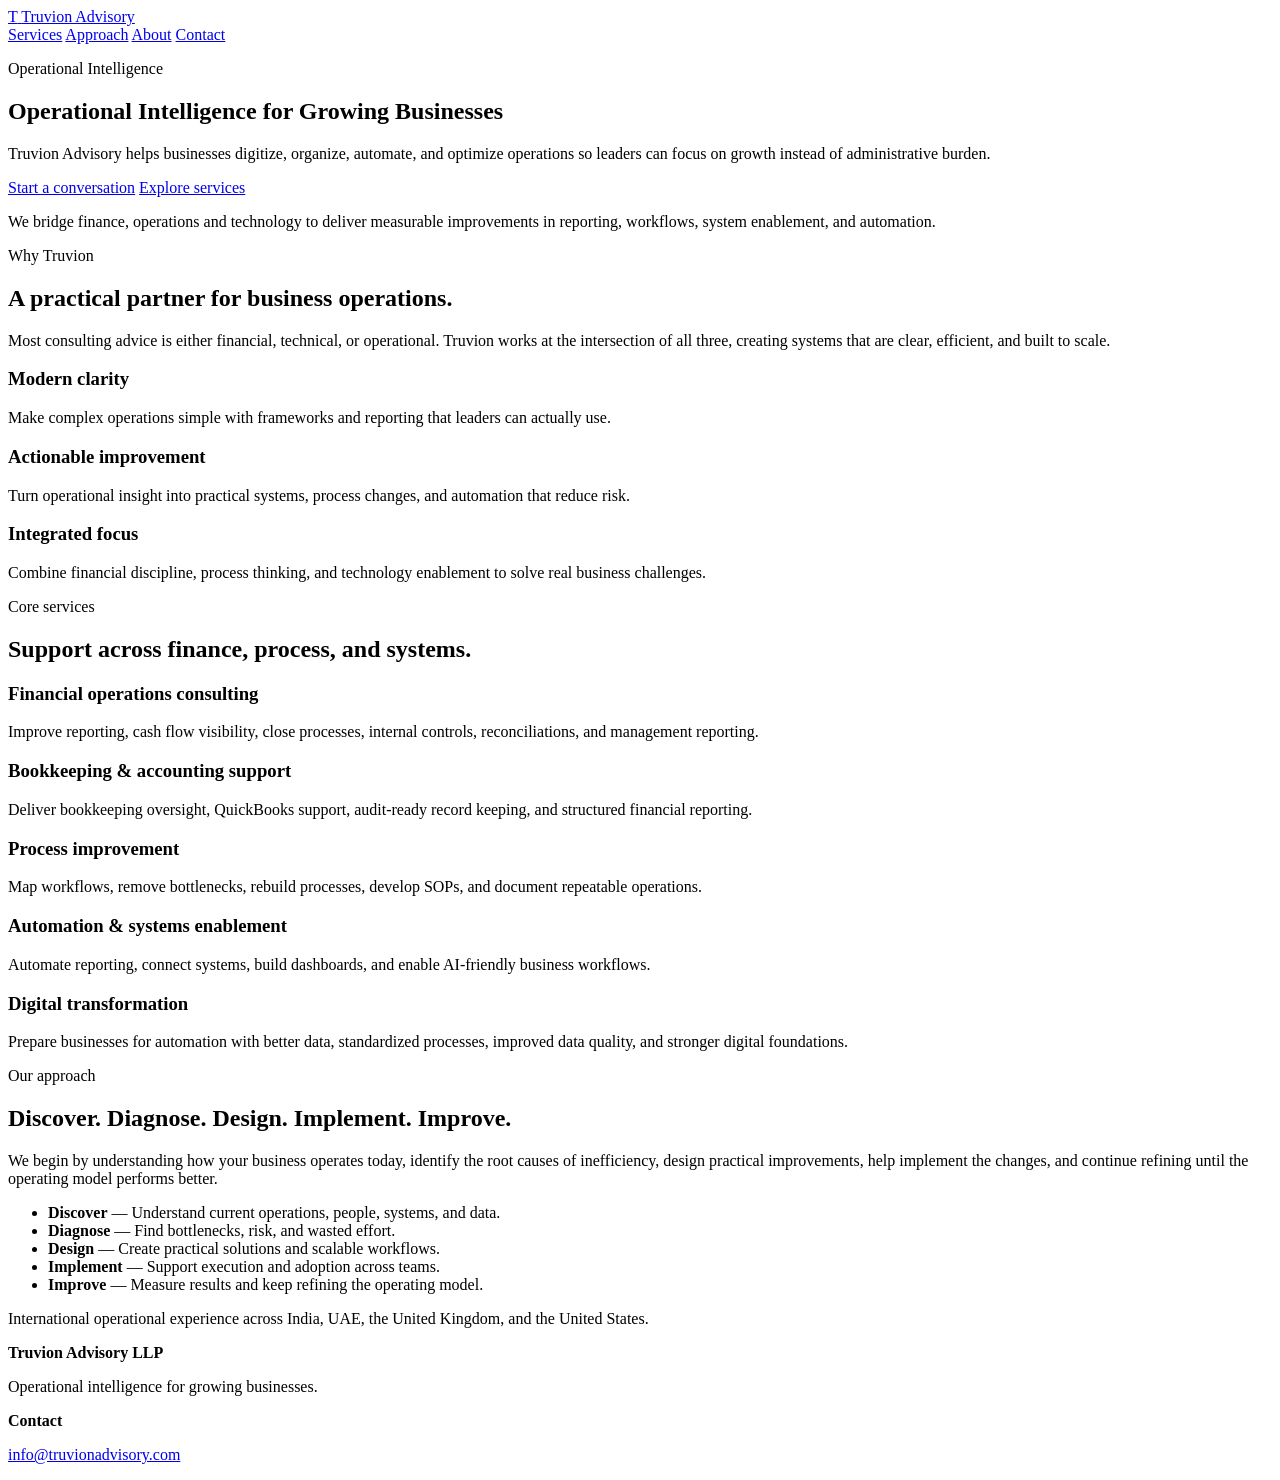
==== index.html @ 6bbaee08 "Add home page" ====
<!DOCTYPE html>
<html lang="en">
  <head>
    <meta charset="UTF-8" />
    <meta name="viewport" content="width=device-width, initial-scale=1.0" />
    <title>Truvion Advisory | Operational Intelligence for Growing Businesses</title>
    <meta name="description" content="Truvion Advisory helps growing businesses improve financial operations, processes, systems, and automation with operational intelligence." />
    <link rel="stylesheet" href="styles.css" />
  </head>
  <body>
    <header class="site-header">
      <div class="container navbar">
        <a class="brand" href="index.html">
          <span class="brand-mark">T</span>
          <span>Truvion Advisory</span>
        </a>
        <nav class="nav-links">
          <a href="services.html">Services</a>
          <a href="approach.html">Approach</a>
          <a href="about.html">About</a>
          <a href="contact.html">Contact</a>
        </nav>
      </div>
    </header>

    <main>
      <section class="hero container">
        <div class="hero-grid">
          <div class="hero-copy">
            <p class="section-title">Operational Intelligence</p>
            <h1>Operational Intelligence for Growing Businesses</h1>
            <p>
              Truvion Advisory helps businesses digitize, organize, automate, and optimize operations so leaders can focus on growth instead of administrative burden.
            </p>
            <div class="cta-group">
              <a class="btn btn-primary" href="contact.html">Start a conversation</a>
              <a class="btn btn-secondary" href="services.html">Explore services</a>
            </div>
          </div>

          <div class="callout">
            <p>
              We bridge finance, operations and technology to deliver measurable improvements in reporting, workflows, system enablement, and automation.
            </p>
          </div>
        </div>
      </section>

      <section class="section container">
        <p class="section-title">Why Truvion</p>
        <h2 class="section-heading">A practical partner for business operations.</h2>
        <p class="section-copy">
          Most consulting advice is either financial, technical, or operational. Truvion works at the intersection of all three, creating systems that are clear, efficient, and built to scale.
        </p>
        <div class="grid cards">
          <article class="card">
            <h3>Modern clarity</h3>
            <p>Make complex operations simple with frameworks and reporting that leaders can actually use.</p>
          </article>
          <article class="card">
            <h3>Actionable improvement</h3>
            <p>Turn operational insight into practical systems, process changes, and automation that reduce risk.</p>
          </article>
          <article class="card">
            <h3>Integrated focus</h3>
            <p>Combine financial discipline, process thinking, and technology enablement to solve real business challenges.</p>
          </article>
        </div>
      </section>

      <section class="section container">
        <p class="section-title">Core services</p>
        <h2 class="section-heading">Support across finance, process, and systems.</h2>
        <div class="grid cards">
          <article class="card">
            <h3>Financial operations consulting</h3>
            <p>Improve reporting, cash flow visibility, close processes, internal controls, reconciliations, and management reporting.</p>
          </article>
          <article class="card">
            <h3>Bookkeeping & accounting support</h3>
            <p>Deliver bookkeeping oversight, QuickBooks support, audit-ready record keeping, and structured financial reporting.</p>
          </article>
          <article class="card">
            <h3>Process improvement</h3>
            <p>Map workflows, remove bottlenecks, rebuild processes, develop SOPs, and document repeatable operations.</p>
          </article>
          <article class="card">
            <h3>Automation & systems enablement</h3>
            <p>Automate reporting, connect systems, build dashboards, and enable AI-friendly business workflows.</p>
          </article>
          <article class="card">
            <h3>Digital transformation</h3>
            <p>Prepare businesses for automation with better data, standardized processes, improved data quality, and stronger digital foundations.</p>
          </article>
        </div>
      </section>

      <section class="section container section-split">
        <div class="split-copy">
          <p class="section-title">Our approach</p>
          <h2 class="section-heading">Discover. Diagnose. Design. Implement. Improve.</h2>
          <p class="section-copy">
            We begin by understanding how your business operates today, identify the root causes of inefficiency, design practical improvements, help implement the changes, and continue refining until the operating model performs better.
          </p>
          <ul class="feature-list">
            <li><span class="feature-marker"></span><strong>Discover</strong> — Understand current operations, people, systems, and data.</li>
            <li><span class="feature-marker"></span><strong>Diagnose</strong> — Find bottlenecks, risk, and wasted effort.</li>
            <li><span class="feature-marker"></span><strong>Design</strong> — Create practical solutions and scalable workflows.</li>
            <li><span class="feature-marker"></span><strong>Implement</strong> — Support execution and adoption across teams.</li>
            <li><span class="feature-marker"></span><strong>Improve</strong> — Measure results and keep refining the operating model.</li>
          </ul>
        </div>
        <div class="globe">
          <p>International operational experience across India, UAE, the United Kingdom, and the United States.</p>
        </div>
      </section>
    </main>

    <footer class="site-footer container">
      <div class="footer-content">
        <div>
          <strong>Truvion Advisory LLP</strong>
          <p class="footer-note">Operational intelligence for growing businesses.</p>
        </div>
        <div>
          <strong>Contact</strong>
          <p><a href="mailto:info@truvionadvisory.com">info@truvionadvisory.com</a></p>
        </div>
      </div>
    </footer>
  </body>
</html>
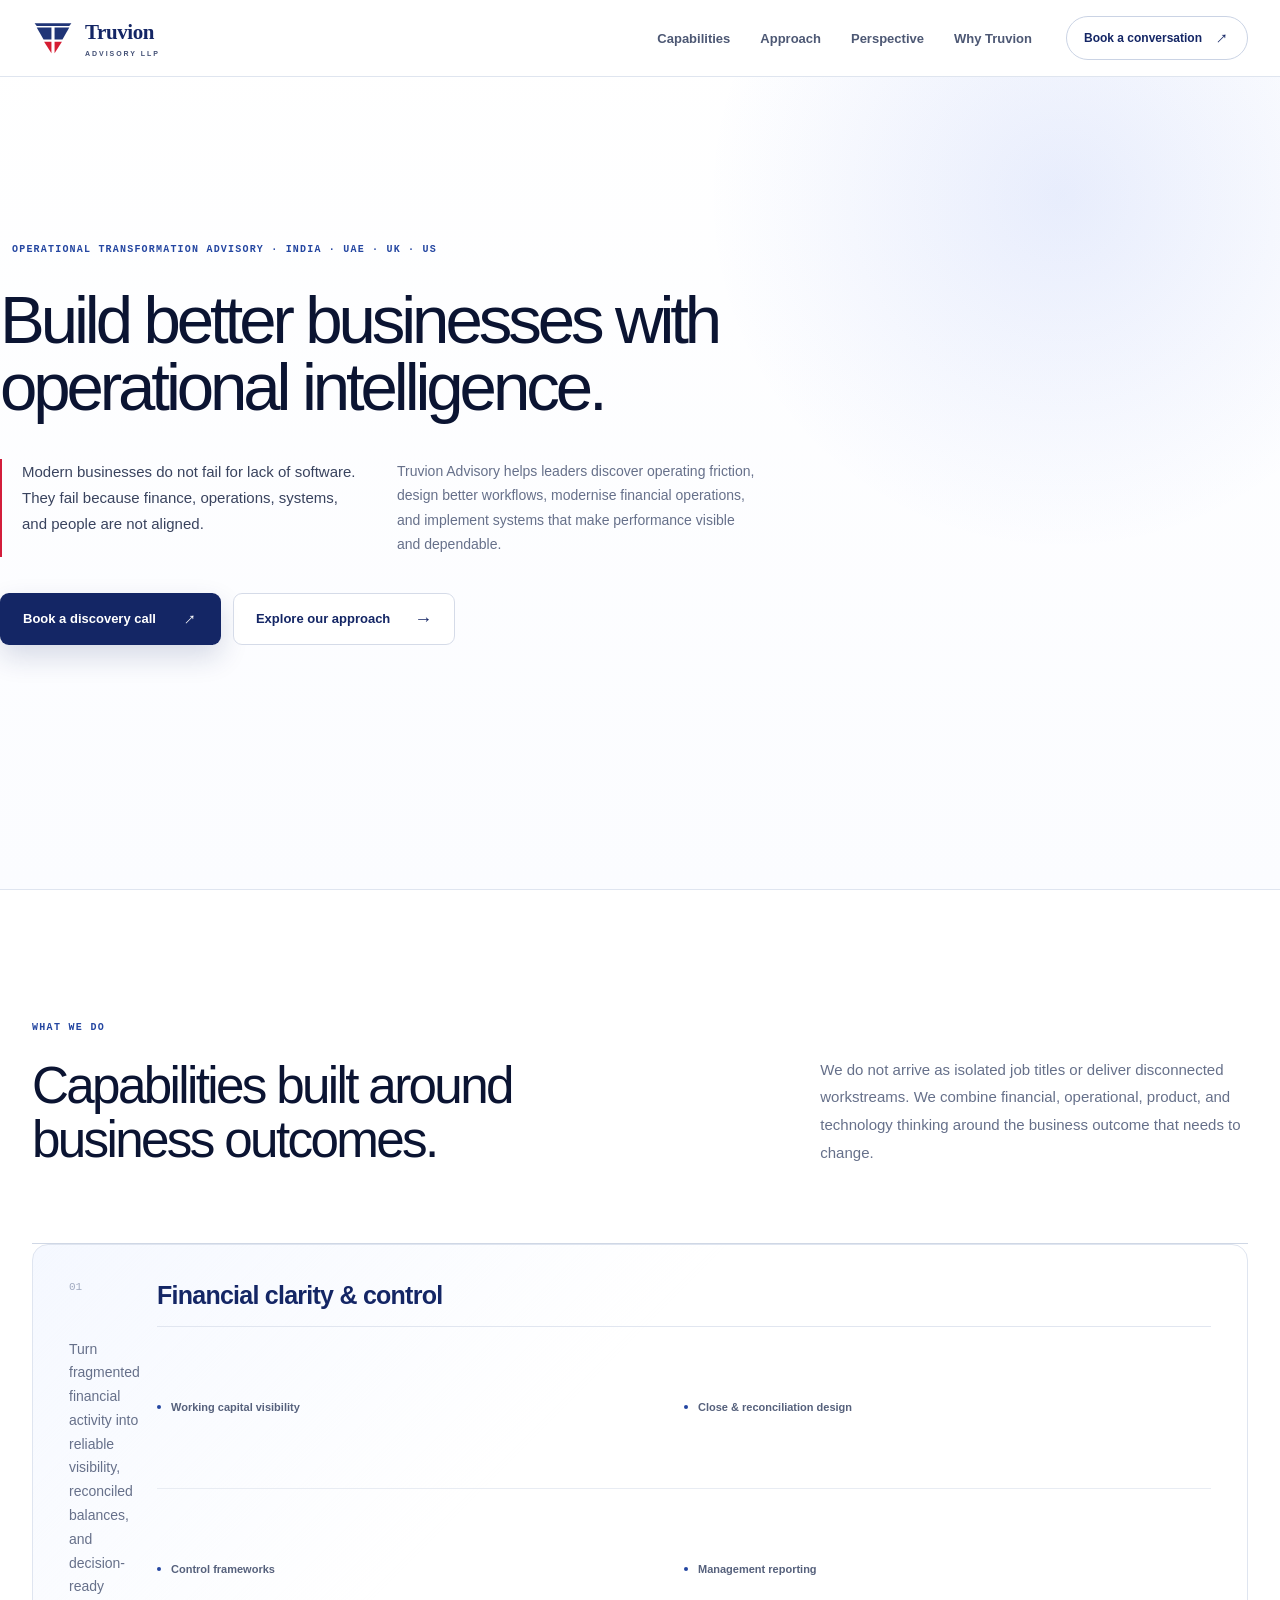
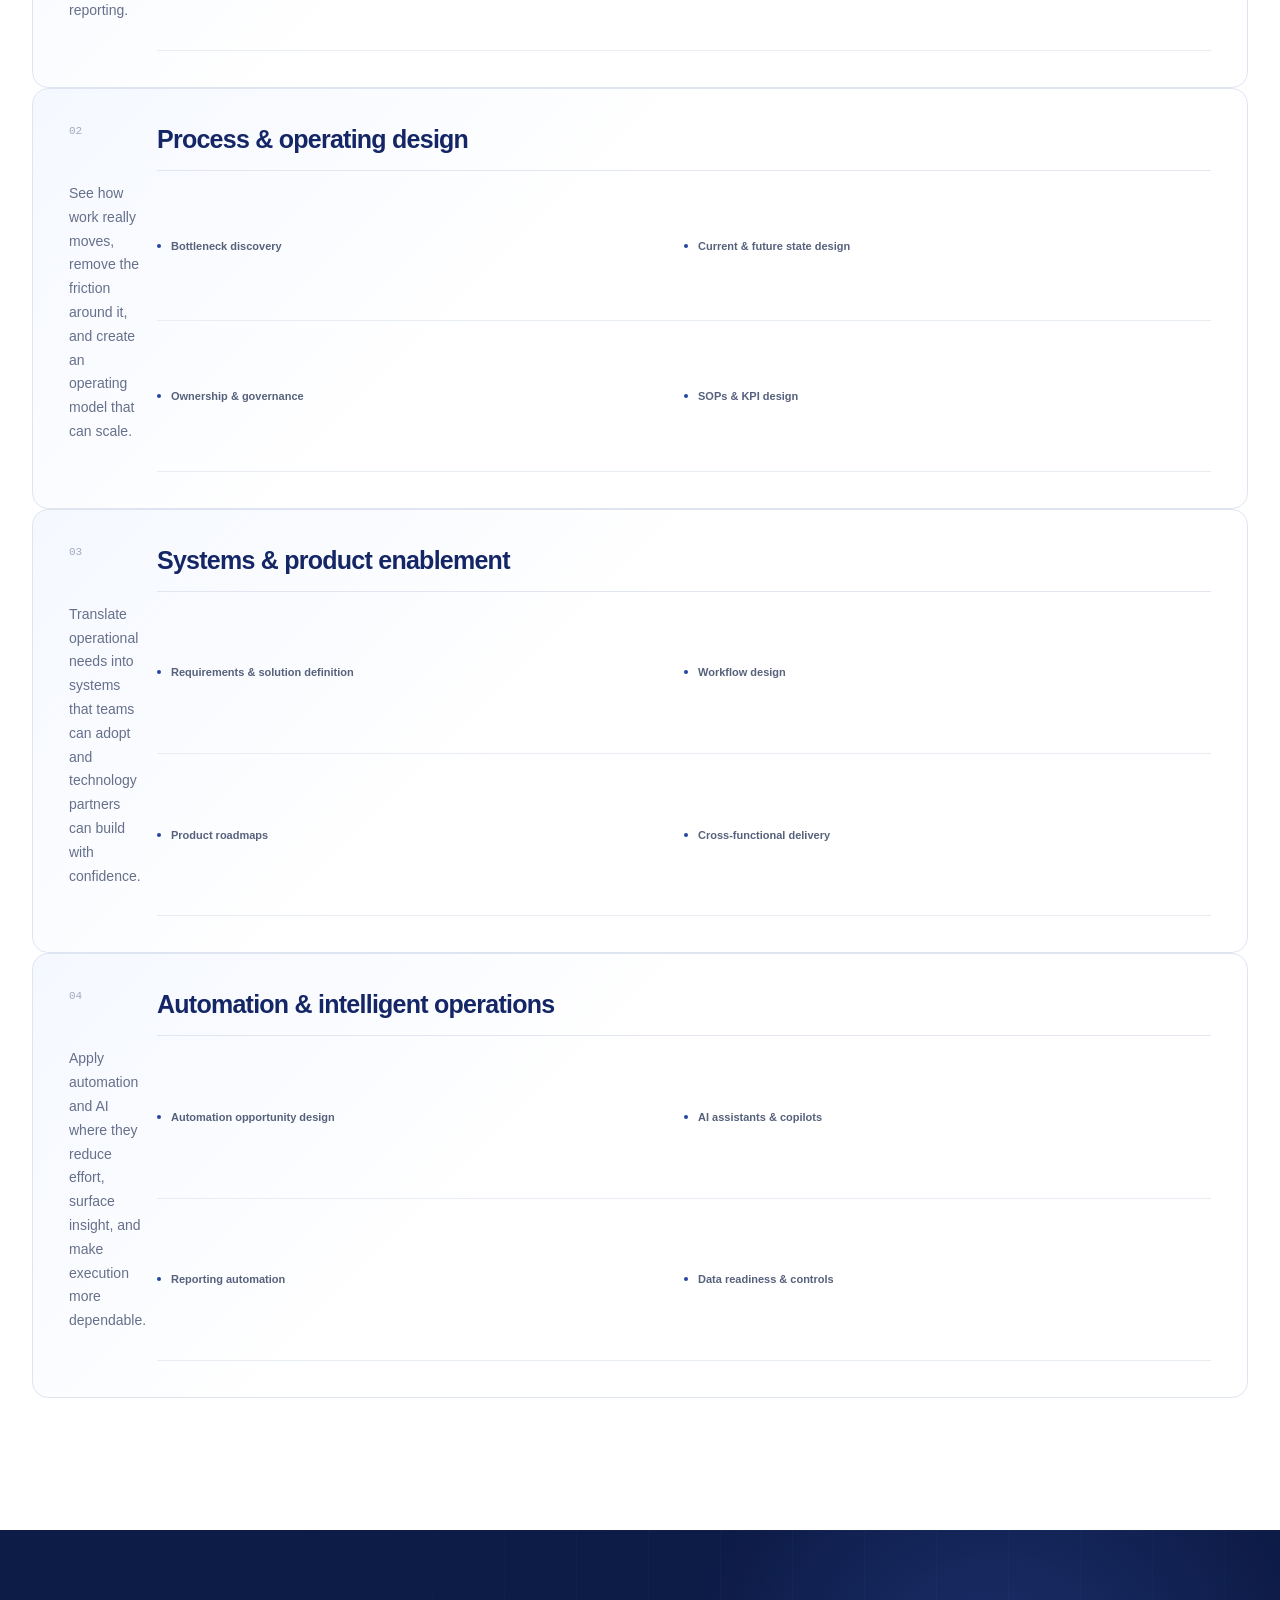
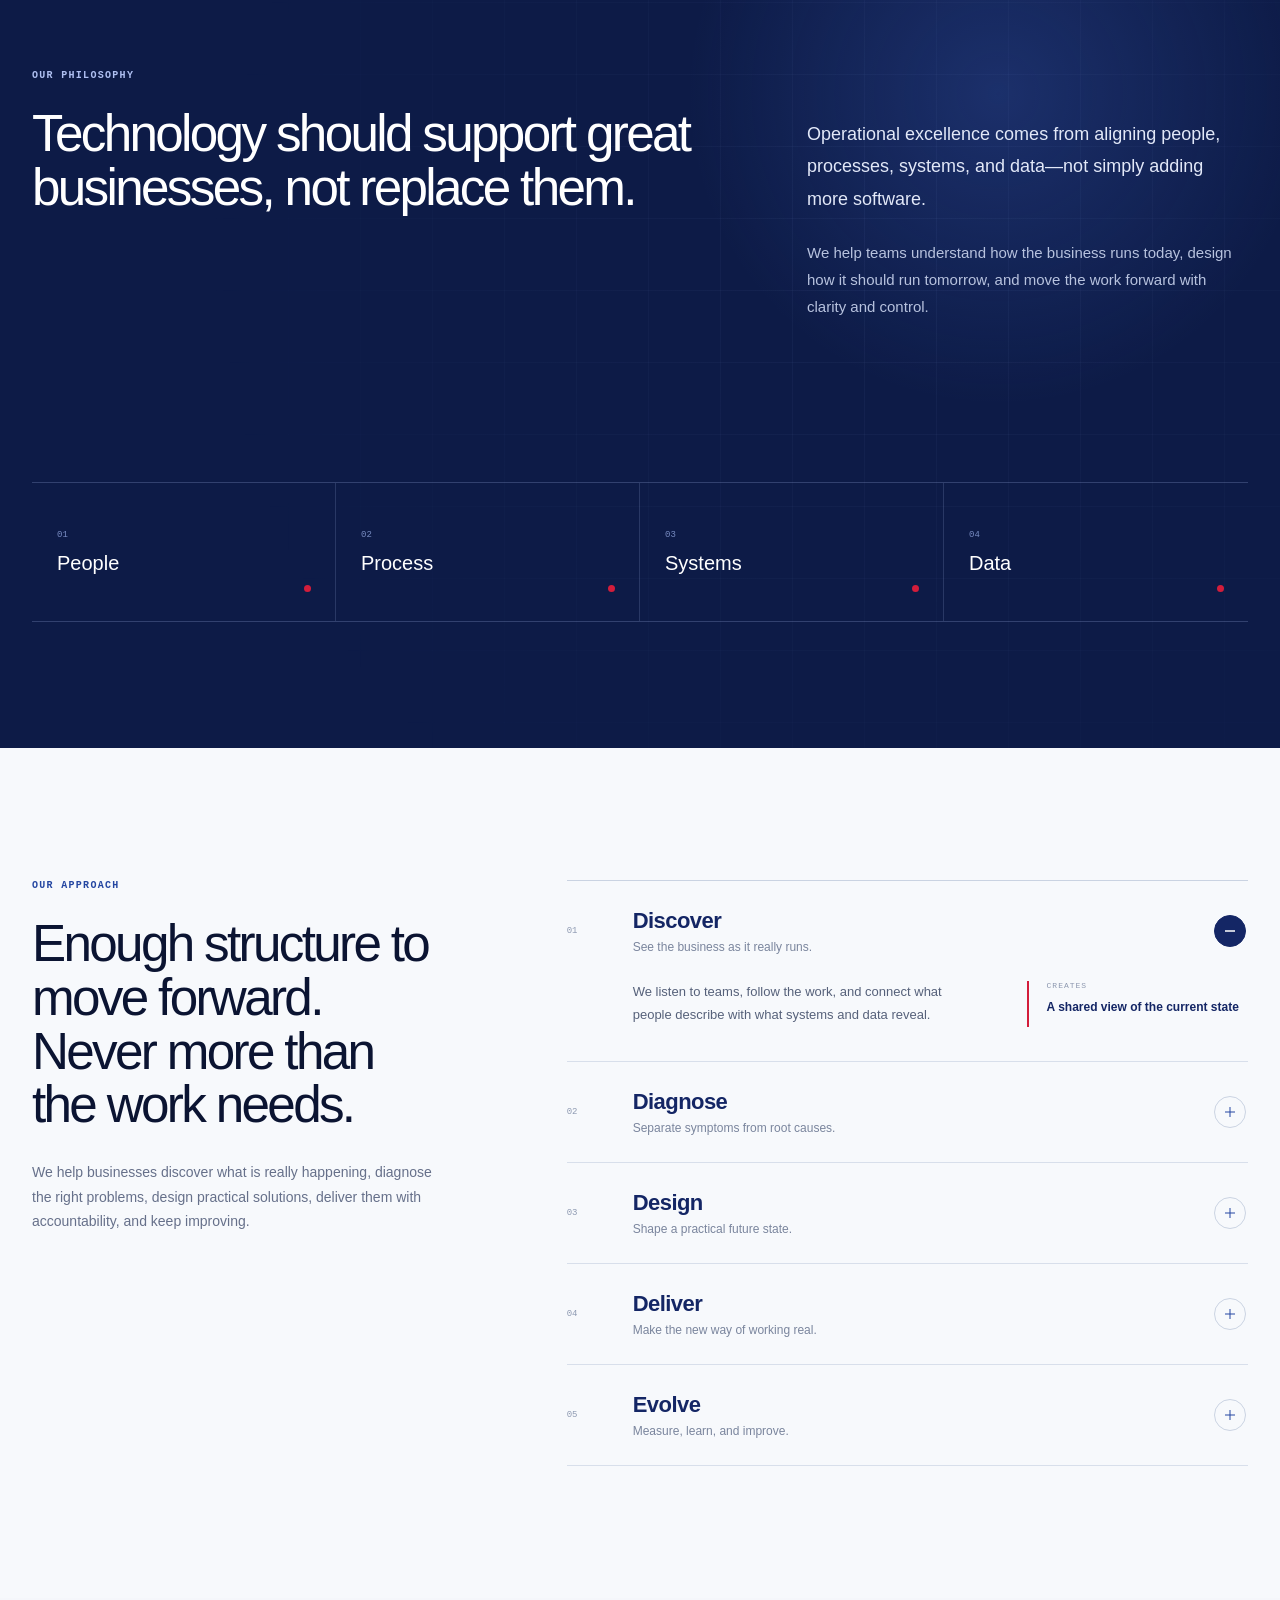
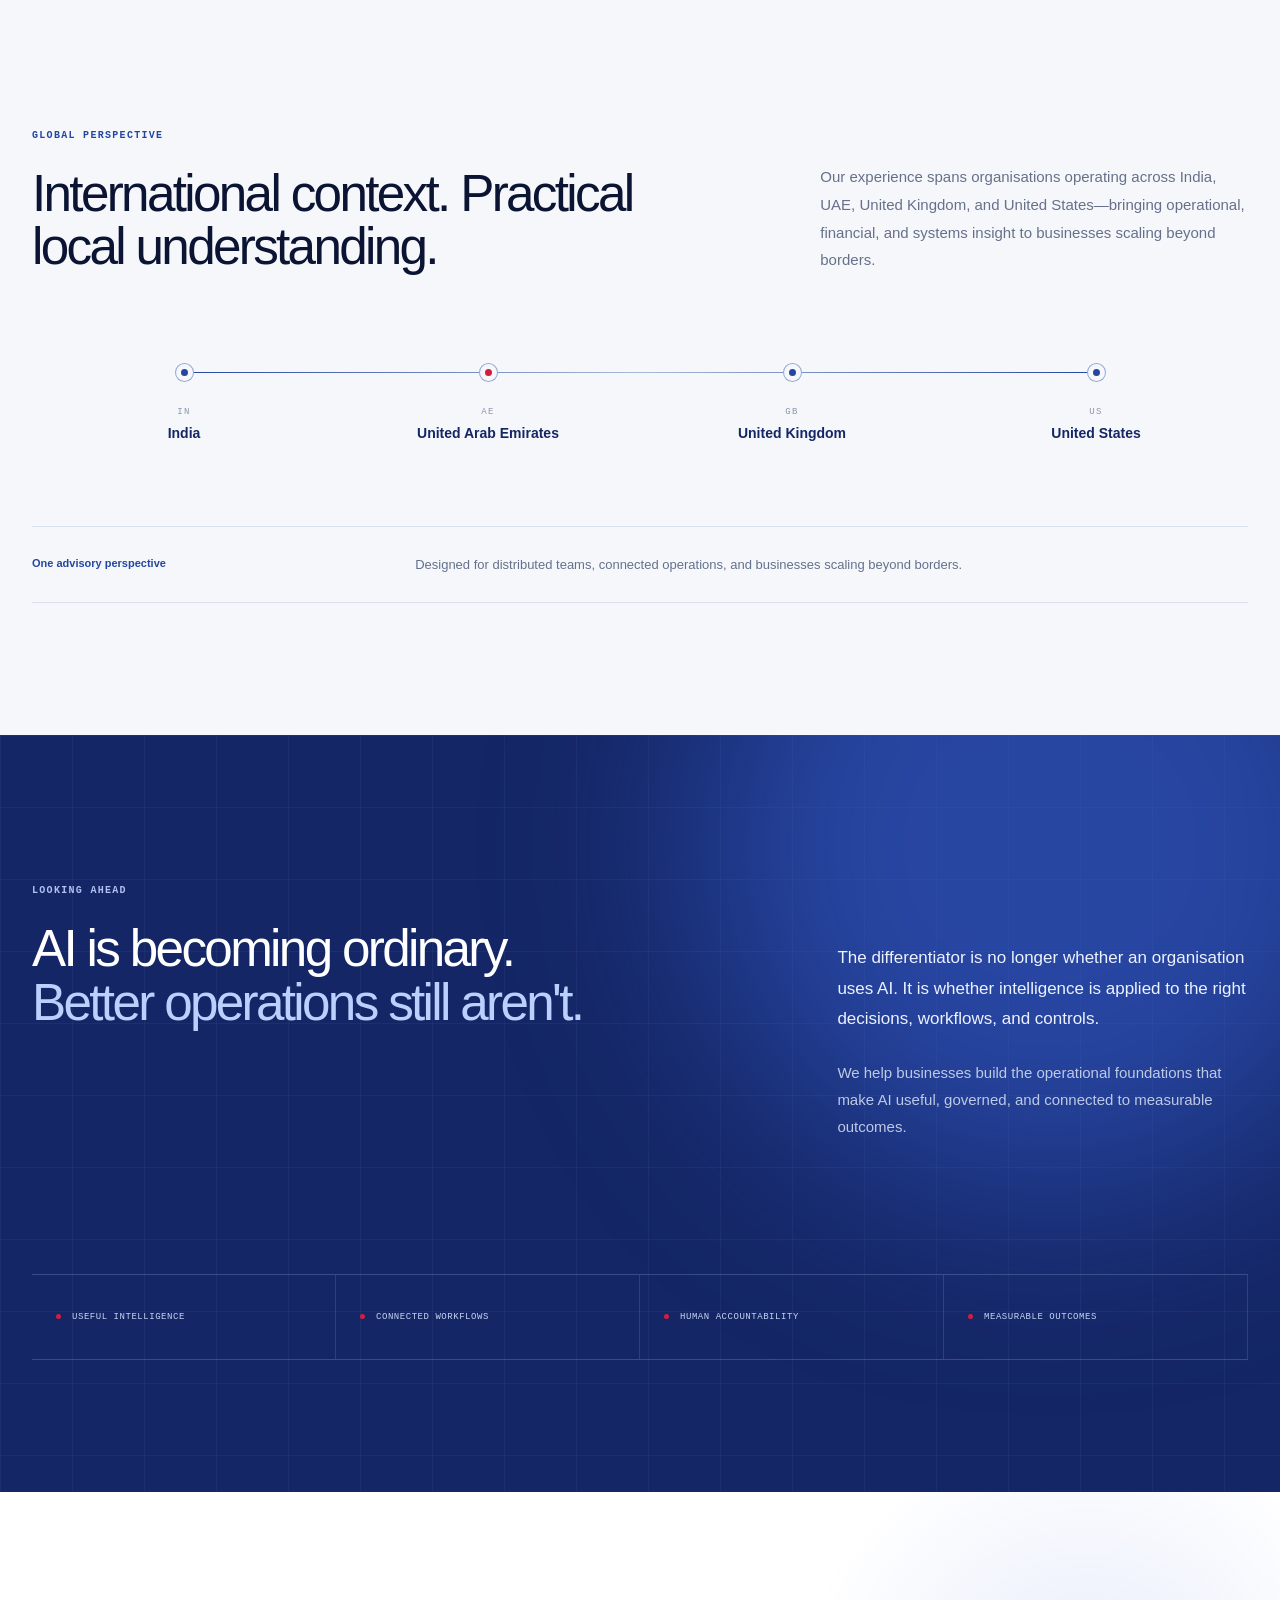
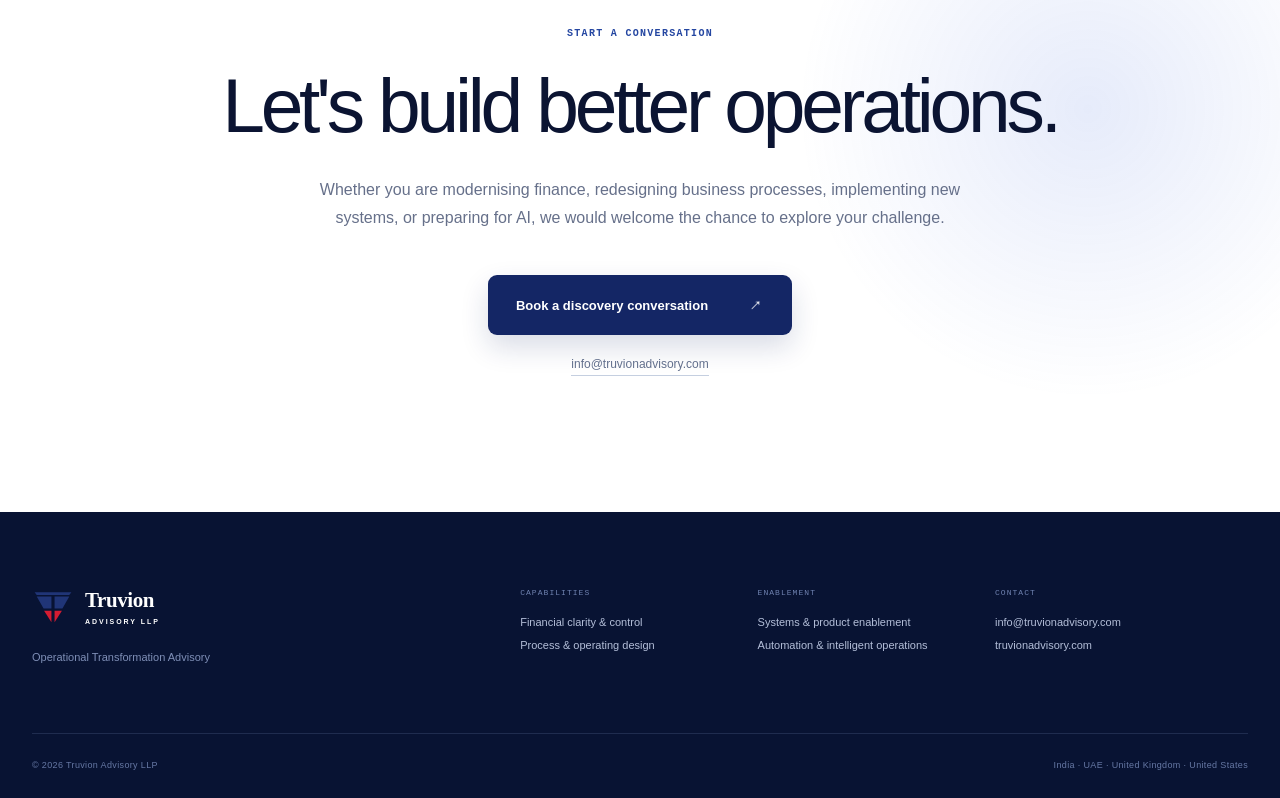
==== commit 8ed0b339: "Add files via upload" ====
--- a/index.html
+++ b/index.html
@@ -1,132 +1,245 @@
 <!DOCTYPE html>
-<html lang="en">
+<html lang='en'>
   <head>
-    <meta charset="UTF-8" />
-    <meta name="viewport" content="width=device-width, initial-scale=1.0" />
-    <title>Truvion Advisory | Operational Intelligence for Growing Businesses</title>
-    <meta name="description" content="Truvion Advisory helps growing businesses improve financial operations, processes, systems, and automation with operational intelligence." />
-    <link rel="stylesheet" href="styles.css" />
+    <meta charset='UTF-8' />
+    <meta name='viewport' content='width=device-width, initial-scale=1.0' />
+    <title>Truvion Advisory | Operational Transformation Advisory</title>
+    <meta name='description' content='Truvion Advisory helps organisations modernise financial operations, redesign business processes, build better systems and prepare for intelligent automation.' />
+    <link rel='icon' href='favicon.svg' type='image/svg+xml' />
+    <link rel='stylesheet' href='styles.css' />
   </head>
   <body>
-    <header class="site-header">
-      <div class="container navbar">
-        <a class="brand" href="index.html">
-          <span class="brand-mark">T</span>
-          <span>Truvion Advisory</span>
+    <header class='header'>
+      <div class='wrap navrow'>
+        <a class='brand' href='index.html'>
+          <img src='favicon.svg' alt='Truvion logo' />
+          <span><strong>Truvion</strong><small>Advisory LLP</small></span>
         </a>
-        <nav class="nav-links">
-          <a href="services.html">Services</a>
-          <a href="approach.html">Approach</a>
-          <a href="about.html">About</a>
-          <a href="contact.html">Contact</a>
+        <nav class='desktop' aria-label='Main navigation'>
+          <a href='#capabilities'>Capabilities</a>
+          <a href='#approach'>Approach</a>
+          <a href='#perspective'>Perspective</a>
+          <a href='#why'>Why Truvion</a>
         </nav>
+        <a class='navcta' href='#contact'>Book a conversation<span class='arrow diagonal'>→</span></a>
       </div>
     </header>
 
     <main>
-      <section class="hero container">
-        <div class="hero-grid">
-          <div class="hero-copy">
-            <p class="section-title">Operational Intelligence</p>
-            <h1>Operational Intelligence for Growing Businesses</h1>
-            <p>
-              Truvion Advisory helps businesses digitize, organize, automate, and optimize operations so leaders can focus on growth instead of administrative burden.
-            </p>
-            <div class="cta-group">
-              <a class="btn btn-primary" href="contact.html">Start a conversation</a>
-              <a class="btn btn-secondary" href="services.html">Explore services</a>
-            </div>
-          </div>
-
-          <div class="callout">
-            <p>
-              We bridge finance, operations and technology to deliver measurable improvements in reporting, workflows, system enablement, and automation.
-            </p>
-          </div>
-        </div>
-      </section>
-
-      <section class="section container">
-        <p class="section-title">Why Truvion</p>
-        <h2 class="section-heading">A practical partner for business operations.</h2>
-        <p class="section-copy">
-          Most consulting advice is either financial, technical, or operational. Truvion works at the intersection of all three, creating systems that are clear, efficient, and built to scale.
-        </p>
-        <div class="grid cards">
-          <article class="card">
-            <h3>Modern clarity</h3>
-            <p>Make complex operations simple with frameworks and reporting that leaders can actually use.</p>
-          </article>
-          <article class="card">
-            <h3>Actionable improvement</h3>
-            <p>Turn operational insight into practical systems, process changes, and automation that reduce risk.</p>
-          </article>
-          <article class="card">
-            <h3>Integrated focus</h3>
-            <p>Combine financial discipline, process thinking, and technology enablement to solve real business challenges.</p>
-          </article>
-        </div>
-      </section>
-
-      <section class="section container">
-        <p class="section-title">Core services</p>
-        <h2 class="section-heading">Support across finance, process, and systems.</h2>
-        <div class="grid cards">
-          <article class="card">
-            <h3>Financial operations consulting</h3>
-            <p>Improve reporting, cash flow visibility, close processes, internal controls, reconciliations, and management reporting.</p>
-          </article>
-          <article class="card">
-            <h3>Bookkeeping & accounting support</h3>
-            <p>Deliver bookkeeping oversight, QuickBooks support, audit-ready record keeping, and structured financial reporting.</p>
-          </article>
-          <article class="card">
-            <h3>Process improvement</h3>
-            <p>Map workflows, remove bottlenecks, rebuild processes, develop SOPs, and document repeatable operations.</p>
-          </article>
-          <article class="card">
-            <h3>Automation & systems enablement</h3>
-            <p>Automate reporting, connect systems, build dashboards, and enable AI-friendly business workflows.</p>
-          </article>
-          <article class="card">
-            <h3>Digital transformation</h3>
-            <p>Prepare businesses for automation with better data, standardized processes, improved data quality, and stronger digital foundations.</p>
-          </article>
-        </div>
-      </section>
-
-      <section class="section container section-split">
-        <div class="split-copy">
-          <p class="section-title">Our approach</p>
-          <h2 class="section-heading">Discover. Diagnose. Design. Implement. Improve.</h2>
-          <p class="section-copy">
-            We begin by understanding how your business operates today, identify the root causes of inefficiency, design practical improvements, help implement the changes, and continue refining until the operating model performs better.
-          </p>
-          <ul class="feature-list">
-            <li><span class="feature-marker"></span><strong>Discover</strong> — Understand current operations, people, systems, and data.</li>
-            <li><span class="feature-marker"></span><strong>Diagnose</strong> — Find bottlenecks, risk, and wasted effort.</li>
-            <li><span class="feature-marker"></span><strong>Design</strong> — Create practical solutions and scalable workflows.</li>
-            <li><span class="feature-marker"></span><strong>Implement</strong> — Support execution and adoption across teams.</li>
-            <li><span class="feature-marker"></span><strong>Improve</strong> — Measure results and keep refining the operating model.</li>
-          </ul>
-        </div>
-        <div class="globe">
-          <p>International operational experience across India, UAE, the United Kingdom, and the United States.</p>
-        </div>
-      </section>
+      <section class='hero'>
+        <div class='heroGrid'>
+          <div class='heroCopy'>
+            <p class='kicker'><span></span>Operational Transformation Advisory · India · UAE · UK · US</p>
+            <h1>Build better businesses with operational intelligence.</h1>
+            <div class='heroText'>
+              <p class='lead'>Modern businesses do not fail for lack of software. They fail because finance, operations, systems, and people are not aligned.</p>
+              <p>Truvion Advisory helps leaders discover operating friction, design better workflows, modernise financial operations, and implement systems that make performance visible and dependable.</p>
+            </div>
+            <div class='actions'>
+              <a class='button primary' href='#contact'>Book a discovery call <span class='arrow diagonal'>→</span></a>
+              <a class='button secondary' href='#approach'>Explore our approach <span class='arrow'>→</span></a>
+            </div>
+          </div>
+        </div>
+      </section>
+
+      <section class='section capabilities' id='capabilities'>
+        <div class='wrap'>
+          <div class='introGrid'>
+            <div>
+              <p class='label'>What we do</p>
+              <h2>Capabilities built around business outcomes.</h2>
+            </div>
+            <p>We do not arrive as isolated job titles or deliver disconnected workstreams. We combine financial, operational, product, and technology thinking around the business outcome that needs to change.</p>
+          </div>
+
+          <div class='capabilityList'>
+            <article class='service'>
+              <span class='number'>01</span>
+              <h3>Financial clarity & control</h3>
+              <p>Turn fragmented financial activity into reliable visibility, reconciled balances, and decision-ready reporting.</p>
+              <ul>
+                <li>Working capital visibility</li>
+                <li>Close & reconciliation design</li>
+                <li>Control frameworks</li>
+                <li>Management reporting</li>
+              </ul>
+            </article>
+            <article class='service'>
+              <span class='number'>02</span>
+              <h3>Process & operating design</h3>
+              <p>See how work really moves, remove the friction around it, and create an operating model that can scale.</p>
+              <ul>
+                <li>Bottleneck discovery</li>
+                <li>Current & future state design</li>
+                <li>Ownership & governance</li>
+                <li>SOPs & KPI design</li>
+              </ul>
+            </article>
+            <article class='service'>
+              <span class='number'>03</span>
+              <h3>Systems & product enablement</h3>
+              <p>Translate operational needs into systems that teams can adopt and technology partners can build with confidence.</p>
+              <ul>
+                <li>Requirements & solution definition</li>
+                <li>Workflow design</li>
+                <li>Product roadmaps</li>
+                <li>Cross-functional delivery</li>
+              </ul>
+            </article>
+            <article class='service'>
+              <span class='number'>04</span>
+              <h3>Automation & intelligent operations</h3>
+              <p>Apply automation and AI where they reduce effort, surface insight, and make execution more dependable.</p>
+              <ul>
+                <li>Automation opportunity design</li>
+                <li>AI assistants & copilots</li>
+                <li>Reporting automation</li>
+                <li>Data readiness & controls</li>
+              </ul>
+            </article>
+          </div>
+        </div>
+      </section>
+
+      <section class='philosophy'>
+        <div class='gridbg'></div>
+        <div class='wrap philosophyGrid'>
+          <div>
+            <p class='label light'>Our philosophy</p>
+            <h2>Technology should support great businesses, not replace them.</h2>
+          </div>
+          <div class='philosophyText'>
+            <p>Operational excellence comes from aligning people, processes, systems, and data—not simply adding more software.</p>
+            <p>We help teams understand how the business runs today, design how it should run tomorrow, and move the work forward with clarity and control.</p>
+          </div>
+          <div class='alignment'>
+            <div><small>01</small><strong>People</strong><i></i></div>
+            <div><small>02</small><strong>Process</strong><i></i></div>
+            <div><small>03</small><strong>Systems</strong><i></i></div>
+            <div><small>04</small><strong>Data</strong><i></i></div>
+          </div>
+        </div>
+      </section>
+
+      <section class='section approach' id='approach'>
+        <div class='wrap approachLayout'>
+          <div class='approachIntro'>
+            <p class='label'>Our approach</p>
+            <h2>Enough structure to move forward. Never more than the work needs.</h2>
+            <p>We help businesses discover what is really happening, diagnose the right problems, design practical solutions, deliver them with accountability, and keep improving.</p>
+          </div>
+          <div class='approachAccordion'>
+            <details class='approachItem' open>
+              <summary><span>01</span><div><h3>Discover</h3><p>See the business as it really runs.</p></div><i></i></summary>
+              <div class='approachDetail'><p>We listen to teams, follow the work, and connect what people describe with what systems and data reveal.</p><div><small>Creates</small><strong>A shared view of the current state</strong></div></div>
+            </details>
+            <details class='approachItem'>
+              <summary><span>02</span><div><h3>Diagnose</h3><p>Separate symptoms from root causes.</p></div><i></i></summary>
+              <div class='approachDetail'><p>We identify where effort is lost, visibility breaks down, controls weaken, or systems pull in different directions.</p><div><small>Creates</small><strong>A prioritised picture of operational friction</strong></div></div>
+            </details>
+            <details class='approachItem'>
+              <summary><span>03</span><div><h3>Design</h3><p>Shape a practical future state.</p></div><i></i></summary>
+              <div class='approachDetail'><p>We turn findings into clear workflows, requirements, ownership, controls, and an implementation path grounded in reality.</p><div><small>Creates</small><strong>A workable operating and solution design</strong></div></div>
+            </details>
+            <details class='approachItem'>
+              <summary><span>04</span><div><h3>Deliver</h3><p>Make the new way of working real.</p></div><i></i></summary>
+              <div class='approachDetail'><p>We support technology, automation, reporting, governance, and adoption across the teams responsible for delivery.</p><div><small>Creates</small><strong>Implemented change with accountable ownership</strong></div></div>
+            </details>
+            <details class='approachItem'>
+              <summary><span>05</span><div><h3>Evolve</h3><p>Measure, learn, and improve.</p></div><i></i></summary>
+              <div class='approachDetail'><p>We establish the signals that show what is working, where the next constraint is emerging, and what to refine next.</p><div><small>Creates</small><strong>A repeatable improvement rhythm</strong></div></div>
+            </details>
+          </div>
+        </div>
+      </section>
+
+      <section class='section global' id='perspective'>
+        <div class='wrap'>
+          <div class='introGrid'>
+            <div>
+              <p class='label'>Global perspective</p>
+              <h2>International context. Practical local understanding.</h2>
+            </div>
+            <p>Our experience spans organisations operating across India, UAE, United Kingdom, and United States—bringing operational, financial, and systems insight to businesses scaling beyond borders.</p>
+          </div>
+          <div class='markets'>
+            <div><i></i><small>IN</small><strong>India</strong></div>
+            <div><i></i><small>AE</small><strong>United Arab Emirates</strong></div>
+            <div><i></i><small>GB</small><strong>United Kingdom</strong></div>
+            <div><i></i><small>US</small><strong>United States</strong></div>
+          </div>
+          <div class='globalNote'>
+            <strong>One advisory perspective</strong>
+            <p>Designed for distributed teams, connected operations, and businesses scaling beyond borders.</p>
+          </div>
+        </div>
+      </section>
+
+      <section class='future'>
+        <div class='glow'></div>
+        <div class='wrap futureGrid'>
+          <div>
+            <p class='label light'>Looking ahead</p>
+            <h2>AI is becoming ordinary. <em>Better operations still aren&apos;t.</em></h2>
+          </div>
+          <div>
+            <p>The differentiator is no longer whether an organisation uses AI. It is whether intelligence is applied to the right decisions, workflows, and controls.</p>
+            <p>We help businesses build the operational foundations that make AI useful, governed, and connected to measurable outcomes.</p>
+          </div>
+          <div class='futureSignals'>
+            <span>Useful intelligence</span>
+            <span>Connected workflows</span>
+            <span>Human accountability</span>
+            <span>Measurable outcomes</span>
+          </div>
+        </div>
+      </section>
+
+      <section class='contact' id='contact'>
+        <div class='wrap'>
+          <p class='label'>Start a conversation</p>
+          <h2>Let&apos;s build better operations.</h2>
+          <p>Whether you are modernising finance, redesigning business processes, implementing new systems, or preparing for AI, we would welcome the chance to explore your challenge.</p>
+          <a class='button primary large' href='mailto:info@truvionadvisory.com?subject=Discovery%20Conversation%20with%20Truvion'>Book a discovery conversation <span class='arrow diagonal'>→</span></a>
+          <a class='email' href='mailto:info@truvionadvisory.com'>info@truvionadvisory.com</a>
+        </div>
+      </section>
+
+      <footer>
+        <div class='wrap'>
+          <div class='footerGrid'>
+            <div>
+              <a class='brand light' href='index.html'>
+                <img src='favicon.svg' alt='Truvion logo' />
+                <span><strong>Truvion</strong><small>Advisory LLP</small></span>
+              </a>
+              <p>Operational Transformation Advisory</p>
+            </div>
+            <div class='footerLinks'>
+              <div>
+                <small>Capabilities</small>
+                <a href='#capabilities'>Financial clarity & control</a>
+                <a href='#capabilities'>Process & operating design</a>
+              </div>
+              <div>
+                <small>Enablement</small>
+                <a href='#capabilities'>Systems & product enablement</a>
+                <a href='#capabilities'>Automation & intelligent operations</a>
+              </div>
+              <div>
+                <small>Contact</small>
+                <a href='mailto:info@truvionadvisory.com'>info@truvionadvisory.com</a>
+                <a href='https://truvionadvisory.com'>truvionadvisory.com</a>
+              </div>
+            </div>
+          </div>
+          <div class='footerBottom'>
+            <span>© 2026 Truvion Advisory LLP</span>
+            <span>India · UAE · United Kingdom · United States</span>
+          </div>
+        </div>
+      </footer>
     </main>
-
-    <footer class="site-footer container">
-      <div class="footer-content">
-        <div>
-          <strong>Truvion Advisory LLP</strong>
-          <p class="footer-note">Operational intelligence for growing businesses.</p>
-        </div>
-        <div>
-          <strong>Contact</strong>
-          <p><a href="mailto:info@truvionadvisory.com">info@truvionadvisory.com</a></p>
-        </div>
-      </div>
-    </footer>
   </body>
 </html>
--- a/styles.css
+++ b/styles.css
@@ -0,0 +1,30 @@
+
+:root{--ink:#0b1432;--navy:#142665;--blue:#2446a1;--bright:#315fe7;--red:#d31d3b;--paper:#fff;--wash:#f5f7fb;--line:#dfe5f0;--muted:#66708a;--font-sans:Inter,"SF Pro Display",-apple-system,BlinkMacSystemFont,"Segoe UI",sans-serif;--font-mono:"SFMono-Regular",Consolas,"Liberation Mono",monospace}
+*{box-sizing:border-box}html{scroll-behavior:smooth;scroll-padding-top:84px}body{margin:0;background:#fff;color:var(--ink);font-family:var(--font-sans),Arial,sans-serif;text-rendering:optimizeLegibility}a{color:inherit;text-decoration:none}a:focus-visible,summary:focus-visible{outline:3px solid #315fe744;outline-offset:4px;border-radius:4px}::selection{background:#dfe8ff;color:var(--navy)}.wrap{width:min(1280px,calc(100% - 64px));margin:auto}
+.header{position:fixed;inset:0 0 auto;z-index:50;border-bottom:1px solid #d8dfebcc;background:#fffffff0;backdrop-filter:blur(18px)}.navrow{height:76px;display:flex;align-items:center}.brand{display:inline-flex;align-items:center;gap:11px;flex:none}.brand img{width:42px;height:34px}.brand>span{display:grid;line-height:1}.brand strong{font:600 21px Georgia,serif;letter-spacing:-.02em;color:var(--navy)}.brand small{margin-top:5px;font-size:7px;font-weight:700;letter-spacing:.28em;text-transform:uppercase;color:#435075}.brand.light strong,.brand.light small{color:#fff}.desktop{display:flex;gap:30px;margin-left:auto;margin-right:34px}.desktop a{position:relative;font-size:13px;font-weight:550;color:#4d5874}.desktop a:after{content:"";position:absolute;inset:auto 0 -9px;height:1px;background:var(--blue);transform:scaleX(0);transform-origin:left;transition:.2s}.desktop a:hover:after{transform:scaleX(1)}.navcta{display:flex;align-items:center;gap:10px;padding:12px 17px;border:1px solid #cad3e4;border-radius:99px;font-size:12px;font-weight:650;color:var(--navy);transition:.2s}.navcta:hover{background:#eef3ff;border-color:var(--blue);transform:translateY(-1px)}.arrow{display:inline-block;font-size:18px;font-weight:400;line-height:1}.diagonal{transform:rotate(-45deg)}.mobile{display:none;margin-left:auto}.mobile summary{width:42px;height:42px;display:grid;align-content:center;gap:6px;padding:0 10px;border:1px solid var(--line);border-radius:50%;list-style:none;cursor:pointer}.mobile summary::-webkit-details-marker{display:none}.mobile summary i{height:1px;background:var(--navy)}.mobile nav{position:fixed;top:76px;inset-inline:0;display:grid;padding:18px 24px 28px;background:#fff;border-bottom:1px solid var(--line);box-shadow:0 20px 45px #10255d15}.mobile nav a{padding:14px 0;border-bottom:1px solid #edf0f6}.mobile nav a:last-child{margin-top:14px;padding:15px;border:0;border-radius:9px;background:var(--navy);color:#fff;text-align:center}
+.hero{position:relative;min-height:890px;padding-top:76px;overflow:hidden;border-bottom:1px solid var(--line);background:radial-gradient(circle at 83% 22%,#315fe71c,transparent 28%),linear-gradient(#fff,#fbfcff)}.gridbg{position:absolute;inset:0;pointer-events:none;background-image:linear-gradient(#1d34700b 1px,transparent 1px),linear-gradient(90deg,#1d34700b 1px,transparent 1px);background-size:72px 72px;mask-image:linear-gradient(#000,transparent 88%)}.heroGrid{position:relative;z-index:2;min-height:704px;display:grid;grid-template-columns:1.18fr minmax(420px,.82fr);gap:76px;align-items:center;padding:58px 0 42px}.heroCopy{animation:enter .65s cubic-bezier(.22,1,.36,1) both}.kicker{display:flex;align-items:center;gap:12px;margin:0 0 30px;font:650 10px/1.4 var(--font-mono),monospace;letter-spacing:.12em;text-transform:uppercase;color:var(--blue)}.kicker i{width:3px;height:3px;border-radius:50%;background:var(--red)}.hero h1{max-width:800px;margin:0;font-size:clamp(52px,5.25vw,76px);font-weight:540;letter-spacing:-.061em;line-height:.99}.hero h1 em,.philosophy h2 em,.future h2 em{font-family:Georgia,serif;font-weight:400;color:var(--blue)}.heroText{display:grid;grid-template-columns:1fr 1fr;gap:34px;max-width:760px;margin-top:38px}.heroText p{margin:0;color:var(--muted);font-size:14px;line-height:1.75}.heroText .lead{padding-left:20px;border-left:2px solid var(--red);color:#39435e;font-size:15px}.actions{display:flex;flex-wrap:wrap;gap:12px;margin-top:36px}.button{min-height:52px;display:inline-flex;align-items:center;justify-content:center;gap:24px;padding:0 22px;border:1px solid transparent;border-radius:9px;font-size:13px;font-weight:650;transition:.2s}.button:hover{transform:translateY(-2px)}.primary{background:var(--navy);color:#fff;box-shadow:0 12px 28px #14266529}.primary:hover{background:#1b347f;box-shadow:0 16px 36px #1426653b}.secondary{border-color:#d5dbe8;background:#ffffffc2;color:var(--navy)}
+.systemCard{position:relative;min-height:526px;padding:22px;overflow:hidden;border:1px solid #cfd8e9;border-radius:20px;background:#ffffffdc;box-shadow:0 32px 80px #0f22571f;backdrop-filter:blur(10px);animation:enter .8s .1s both}.systemTop{display:flex;justify-content:space-between;padding-bottom:17px;border-bottom:1px solid #e3e8f2;font:650 9px var(--font-mono);letter-spacing:.12em;text-transform:uppercase;color:#58647f}.connected{display:flex;align-items:center;gap:7px}.connected i{width:7px;height:7px;border-radius:50%;background:#25a15c;box-shadow:0 0 0 4px #25a15c1f}.network{position:relative;height:365px;margin-top:9px;background-image:linear-gradient(#2343910d 1px,transparent 1px),linear-gradient(90deg,#2343910d 1px,transparent 1px);background-size:26px 26px}.line{position:absolute;z-index:1;left:50%;top:50%;width:1px;height:128px;background:linear-gradient(var(--blue),#2446a11a);transform-origin:top}.line:after{content:"";position:absolute;bottom:17px;right:-2px;width:5px;height:5px;border-radius:50%;background:var(--red)}.line.n{transform:rotate(180deg)}.line.w{transform:rotate(-90deg)}.line.e{transform:rotate(90deg)}.line.sw{transform:rotate(-147deg)}.line.se{transform:rotate(147deg)}.node,.core{position:absolute;z-index:3;display:flex;align-items:center;justify-content:center}.node{min-width:84px;min-height:38px;padding:0 12px;border:1px solid #d9e0ec;border-radius:8px;background:#fffffff2;box-shadow:0 8px 18px #162d6412;color:#3b4766;font-size:10px;font-weight:650}.node small{margin-right:7px;color:#97a1b6;font:8px var(--font-mono)}.finance{top:20px;left:50%;transform:translateX(-50%)}.operations{left:1px;top:50%;transform:translateY(-50%)}.systems{right:1px;top:50%;transform:translateY(-50%)}.data{left:34px;bottom:22px}.people{right:34px;bottom:22px}.core{top:50%;left:50%;width:146px;height:146px;flex-direction:column;border:1px solid #6f91e8;border-radius:50%;background:radial-gradient(circle at 40% 30%,#416ce0,#183477 70%);color:#fff;box-shadow:0 20px 50px #1e398538,0 0 0 13px #315fe70f;transform:translate(-50%,-50%)}.core small{font:8px var(--font-mono);letter-spacing:.1em;text-transform:uppercase;color:#afc2f3}.core strong{margin-top:4px;font:400 18px Georgia,serif}.core i{width:20px;height:2px;margin-top:13px;background:var(--red)}.signals{display:grid;grid-template-columns:repeat(3,1fr);border:1px solid #e0e6f0;border-radius:10px;background:#fafbfe}.signals div{min-height:58px;display:grid;align-content:center;gap:3px;padding:0 14px;border-right:1px solid #e0e6f0}.signals div:last-child{border:0}.signals small{font:650 8px var(--font-mono);letter-spacing:.11em;text-transform:uppercase;color:#8b95aa}.signals strong{font-size:11px;color:var(--navy)}.heroFoot{position:relative;z-index:3;height:106px;display:flex;align-items:center;justify-content:space-between;border-top:1px solid var(--line)}.heroFoot p{margin:0;font-size:12px;color:#75809a}.heroFoot p strong{color:#3f4b69}.heroFoot a{display:flex;align-items:center;gap:14px;font-size:11px;font-weight:650;color:var(--navy)}.heroFoot a span{width:31px;height:31px;display:grid;place-items:center;border:1px solid #d4dbe9;border-radius:50%}
+.section{padding:132px 0}.introGrid{display:grid;grid-template-columns:1fr minmax(350px,.64fr);gap:120px;align-items:end}.label{display:flex;align-items:center;gap:11px;margin:0 0 26px;font:650 10px var(--font-mono);letter-spacing:.13em;text-transform:uppercase;color:var(--blue)}.label i{width:22px;height:1px;background:var(--red)}.label.light{color:#afc0f2}.introGrid h2,.fit h2,.why h2,.future h2,.contact h2,.philosophy h2{margin:0;font-size:clamp(40px,4vw,60px);font-weight:510;letter-spacing:-.052em;line-height:1.05}.introGrid>p,.whyGrid>div>p{margin:0;color:var(--muted);font-size:15px;line-height:1.85}.serviceGrid{display:grid;grid-template-columns:1fr 1fr;gap:16px;margin-top:70px}.service{position:relative;min-height:385px;display:grid;grid-template-columns:72px 1fr;gap:16px;padding:36px;overflow:hidden;border:1px solid var(--line);border-radius:16px;background:linear-gradient(135deg,#eff4ffa6,transparent 42%),#fff;transition:.22s}.service:hover{border-color:#b9c6df;box-shadow:0 24px 50px #11275d17;transform:translateY(-4px)}.service.wide{grid-column:1/-1;min-height:300px;background:radial-gradient(circle at 86% 20%,#315fe724,transparent 24%),linear-gradient(115deg,#eef3ff,#fff 62%)}.number{font:11px var(--font-mono);color:#a1aac0}.service h3{margin:0;color:var(--navy);font-size:25px;font-weight:560;letter-spacing:-.03em}.service p{min-height:48px;max-width:430px;margin:12px 0 28px;color:var(--muted);font-size:14px;line-height:1.7}.service ul{display:grid;grid-template-columns:1fr 1fr;margin:0;padding:0;border-top:1px solid #e1e6f0;list-style:none}.service li{min-height:45px;display:flex;align-items:center;border-bottom:1px solid #e8ecf3;color:#56617c;font-size:11px;font-weight:550}.service li:before{content:"";width:4px;height:4px;margin-right:10px;border-radius:50%;background:var(--blue)}.corner{position:absolute;top:26px;right:26px;width:38px;height:38px;display:grid;place-items:center;border:1px solid #d9e0ec;border-radius:50%;color:var(--blue);opacity:0;transition:.2s}.service:hover .corner{opacity:1}
+.philosophy,.future{position:relative;padding:140px 0 126px;overflow:hidden;background:radial-gradient(circle at 78% 20%,#4065c747,transparent 26%),#0d1b47;color:#fff}.philosophy .gridbg{background-image:linear-gradient(#869edb12 1px,transparent 1px),linear-gradient(90deg,#869edb12 1px,transparent 1px);mask-image:radial-gradient(circle at 70% 40%,#000,transparent 68%)}.philosophyGrid{position:relative;z-index:2;display:grid;grid-template-columns:.95fr minmax(360px,.63fr);gap:110px}.philosophy h2{color:#fff}.philosophy h2 em{display:block;color:#bacbf8}.philosophyText{padding-top:48px}.philosophyText p{margin:0 0 24px;color:#b7c2de;font-size:15px;line-height:1.8}.philosophyText p:first-child{color:#e2e8f8;font-size:18px}.alignment{grid-column:1/-1;display:grid;grid-template-columns:repeat(4,1fr);margin-top:28px;border-block:1px solid #aabded3d}.alignment div{position:relative;min-height:138px;display:grid;align-content:center;padding:0 25px;border-right:1px solid #aabded2e}.alignment div:last-child{border:0}.alignment small{margin-bottom:12px;font:9px var(--font-mono);color:#778bc1}.alignment strong{font-size:20px;font-weight:500}.alignment i{position:absolute;right:24px;bottom:29px;width:7px;height:7px;border-radius:50%;background:var(--red)}
+.approach,.global{background:var(--wash)}.stepGrid{display:grid;grid-template-columns:repeat(5,1fr);margin-top:80px;border-top:1px solid #cad4e6}.stepGrid article{min-height:410px;padding:0 24px 30px;border-right:1px solid #dbe1ec}.stepGrid article:first-child{padding-left:0}.stepGrid article:last-child{border:0}.stepGrid article>span{width:34px;height:34px;display:grid;place-items:center;margin-top:-17px;border:1px solid #c8d2e4;border-radius:50%;background:var(--wash);font:9px var(--font-mono);color:var(--blue)}.stepGrid h3{margin:56px 0 12px;font-size:24px;font-weight:560;color:var(--navy)}.stepGrid p{min-height:55px;margin:0 0 24px;font-size:13px;line-height:1.65;color:var(--muted)}.stepGrid ul{margin:0;padding:0;list-style:none}.stepGrid li{padding:9px 0;border-bottom:1px solid #e0e5ee;font-size:10px;font-weight:550;color:#6d7892}.stepGrid li:before{content:"—";margin-right:8px;color:var(--red)}
+.fitGrid{display:grid;grid-template-columns:.82fr minmax(470px,1fr);gap:120px}.fitCopy{position:sticky;top:120px}.fitCopy>p{max-width:510px;margin:30px 0 0;color:var(--muted);font-size:15px;line-height:1.8}.textLink{display:inline-flex;align-items:center;gap:18px;margin-top:32px;padding-bottom:7px;border-bottom:1px solid #bfc9dc;font-size:13px;font-weight:650;color:var(--navy)}.audiences{border-top:1px solid var(--line)}.audiences>div{min-height:98px;display:grid;grid-template-columns:46px 1fr 28px;gap:18px;align-items:center;border-bottom:1px solid var(--line);transition:.18s}.audiences>div:hover{padding-inline:14px;background:#f8faff}.audiences small{font:9px var(--font-mono);color:#9ca6bb}.audiences strong{font-size:15px;font-weight:520;color:#253250}.audiences .arrow{color:var(--blue)}
+.why{border-top:1px solid var(--line);background:linear-gradient(#fbfcff,#fff)}.whyGrid{display:grid;grid-template-columns:.88fr minmax(500px,.9fr);gap:100px;align-items:center}.whyGrid>div>p{margin-top:28px}.intersection{position:relative;min-height:520px;display:grid;grid-template-columns:1fr 1fr;grid-template-rows:1fr 1fr;gap:13px;padding:36px;border:1px solid #dce3ef;border-radius:22px;background-image:linear-gradient(#2343910a 1px,transparent 1px),linear-gradient(90deg,#2343910a 1px,transparent 1px);background-size:25px 25px;box-shadow:0 30px 70px #0f265c14}.intersection>div{display:flex;align-items:flex-end;padding:22px;border:1px solid #dbe2ee;border-radius:12px;background:#f8faffed;font-size:17px;font-weight:550;color:var(--navy)}.intersection>div:first-child{border-bottom-right-radius:48px}.intersection>div:nth-child(2){border-bottom-left-radius:48px}.intersection>div:nth-child(3){border-top-right-radius:48px}.intersection>div:nth-child(4){border-top-left-radius:48px}.intersection>span{position:absolute;top:50%;left:50%;width:128px;height:128px;display:grid;place-items:center;align-content:center;gap:6px;border:1px solid #718ed7b3;border-radius:50%;background:#fff;box-shadow:0 18px 45px #1f3b832e,0 0 0 12px #ffffffcc;transform:translate(-50%,-50%)}.intersection>span strong{font:400 16px Georgia,serif;color:var(--navy)}
+.markets{position:relative;display:grid;grid-template-columns:repeat(4,1fr);margin-top:90px}.markets:before{content:"";position:absolute;top:8px;left:12.5%;right:12.5%;height:1px;background:linear-gradient(90deg,var(--blue),#aab9d7,var(--blue))}.markets>div{position:relative;display:grid;justify-items:center;text-align:center}.markets i{z-index:2;width:17px;height:17px;border:5px solid var(--wash);border-radius:50%;background:var(--blue);box-shadow:0 0 0 1px #94a8d3}.markets div:nth-child(2) i{background:var(--red)}.markets small{margin-top:26px;font:9px var(--font-mono);letter-spacing:.15em;color:#8b96ad}.markets strong{margin-top:8px;font-size:14px;font-weight:600;color:var(--navy)}.globalNote{display:grid;grid-template-columns:1fr 2.5fr;gap:50px;margin-top:85px;padding:30px 0;border-block:1px solid #d9e1ee}.globalNote strong{font-size:11px;color:var(--blue)}.globalNote p{margin:0;font-size:13px;color:#65718c}
+.future{padding:150px 0 132px;background:#142665}.future:before{content:"";position:absolute;inset:0;background-image:linear-gradient(#93a9e411 1px,transparent 1px),linear-gradient(90deg,#93a9e411 1px,transparent 1px);background-size:72px 72px}.glow{position:absolute;top:-240px;right:-120px;width:700px;height:700px;border-radius:50%;background:#3b64da85;filter:blur(100px)}.futureGrid{position:relative;z-index:2;display:grid;grid-template-columns:1.05fr minmax(340px,.62fr);gap:110px}.future h2{color:#fff}.future h2 em{display:block;color:#bcd0ff}.futureGrid>div:nth-child(2){padding-top:58px}.futureGrid>div:nth-child(2) p{margin:0 0 24px;color:#bec9e5;font-size:15px;line-height:1.8}.futureGrid>div:nth-child(2) p:first-child{color:#edf2ff;font-size:17px}.futureSignals{grid-column:1/-1;display:grid!important;grid-template-columns:repeat(4,1fr);padding:0!important;border-block:1px solid #b9ccfb38}.futureSignals span{min-height:84px;display:flex;align-items:center;padding:0 24px;border-right:1px solid #b9ccfb29;font:9px var(--font-mono);letter-spacing:.06em;text-transform:uppercase;color:#c7d4f5}.futureSignals span:before{content:"";width:5px;height:5px;margin-right:11px;border-radius:50%;background:var(--red)}
+.contact{padding:136px 0;text-align:center;background:radial-gradient(circle at 85% 35%,#325eda1f,transparent 25%),#fff}.contact .label{justify-content:center}.contact h2{margin:0;font-size:clamp(48px,6vw,78px);font-weight:510;letter-spacing:-.055em}.contact>div>p:not(.label){max-width:690px;margin:30px auto 42px;font-size:16px;line-height:1.8;color:var(--muted)}.large{min-height:60px;padding:0 27px;gap:38px}.email{display:block;width:max-content;margin:22px auto 0;padding-bottom:4px;border-bottom:1px solid #c5cfe0;font-size:12px;color:#63708d}
+footer{padding:76px 0 28px;background:#081333;color:#fff}.footerGrid{display:grid;grid-template-columns:.8fr 1.5fr;gap:100px;padding-bottom:70px}.footerGrid>div:first-child>p{margin:23px 0 0;font-size:11px;color:#7f8fb7}.footerLinks{display:grid;grid-template-columns:1fr 1fr 1.25fr;gap:35px}.footerLinks>div{display:grid;align-content:start;gap:11px}.footerLinks small{margin-bottom:8px;font:8px var(--font-mono);letter-spacing:.13em;text-transform:uppercase;color:#6f82b0}.footerLinks a{font-size:11px;color:#b4bfd9}.footerLinks a:hover{color:#fff}.footerBottom{display:flex;justify-content:space-between;padding-top:26px;border-top:1px solid #96abdc29;font-size:9px;letter-spacing:.04em;color:#6678a4}
+@keyframes enter{from{opacity:0;transform:translateY(20px)}to{opacity:1;transform:none}}
+@media(max-width:1080px){.desktop{gap:20px}.heroGrid{gap:38px}.introGrid{gap:70px}.fitGrid,.whyGrid{gap:70px}.stepGrid article{padding-inline:17px}.footerGrid{gap:60px}}
+@media(max-width:960px){.wrap{width:min(100% - 40px,760px)}.desktop{gap:20px}.navcta{display:flex}.mobile{display:none}.heroGrid{grid-template-columns:1fr;gap:56px;padding-top:88px}.hero h1{font-size:clamp(54px,9vw,74px)}.systemCard{width:100%;max-width:600px;justify-self:center}.heroFoot{height:90px}.section{padding:108px 0}.introGrid,.philosophyGrid,.fitGrid,.whyGrid,.futureGrid{grid-template-columns:1fr;gap:42px}.service{min-height:430px;grid-template-columns:54px 1fr;padding:30px}.philosophyText,.futureGrid>div:nth-child(2){padding-top:0}.alignment,.futureSignals{grid-template-columns:1fr 1fr}.stepGrid{grid-template-columns:1fr;border:0}.stepGrid article{min-height:auto;display:grid;grid-template-columns:70px 1fr 1fr;gap:18px;padding:34px 0;border-top:1px solid #d2dae8;border-right:0}.stepGrid article>span{margin:0}.stepGrid h3{margin:4px 0 8px}.stepGrid p{min-height:auto}.stepGrid ul{grid-column:3}.fitCopy{position:static}.intersection{width:100%;max-width:600px;justify-self:center}.footerGrid{grid-template-columns:1fr}}
+@media(max-width:680px){.wrap{width:calc(100% - 32px)}.navrow{height:68px}.mobile nav{top:68px}.hero{padding-top:68px}.heroGrid{padding-top:64px;padding-bottom:58px}.kicker{flex-wrap:wrap}.hero h1{font-size:clamp(44px,13vw,62px)}.heroText{grid-template-columns:1fr;gap:20px;margin-top:30px}.actions{display:grid}.button{width:100%;justify-content:space-between}.systemCard{min-height:470px;padding:16px}.network{height:324px}.line{height:105px}.core{width:126px;height:126px}.node{min-width:74px;padding:0 8px;font-size:9px}.data{left:7px}.people{right:7px}.heroFoot{height:82px}.heroFoot p{max-width:235px;line-height:1.6}.heroFoot a{font-size:0}.section{padding:88px 0}.introGrid h2,.fit h2,.why h2,.future h2,.philosophy h2{font-size:40px}.introGrid{gap:30px}.serviceGrid{grid-template-columns:1fr;margin-top:48px}.service,.service.wide{grid-column:auto;min-height:auto;grid-template-columns:1fr;padding:26px 22px}.service ul{grid-template-columns:1fr}.corner{opacity:1}.philosophy,.future{padding:94px 0 82px}.alignment,.futureSignals{grid-template-columns:1fr}.alignment div,.futureSignals span{min-height:82px;border-right:0;border-bottom:1px solid #aabded2e}.stepGrid{margin-top:56px}.stepGrid article{grid-template-columns:52px 1fr}.stepGrid ul{grid-column:2}.audiences>div{grid-template-columns:34px 1fr 20px}.audiences strong{font-size:13px}.intersection{min-height:430px;padding:18px;gap:8px}.intersection>div{padding:15px;font-size:13px}.intersection>span{width:104px;height:104px}.markets{grid-template-columns:1fr;margin-top:50px;padding-left:6px}.markets:before{top:8px;bottom:8px;left:14px;right:auto;width:1px;height:auto}.markets>div{min-height:74px;grid-template-columns:28px 40px 1fr;align-items:center;justify-items:start;text-align:left}.markets small,.markets strong{margin:0}.globalNote{grid-template-columns:1fr;gap:14px;margin-top:50px}.contact{padding:96px 0}.contact h2{font-size:48px}.footerLinks{grid-template-columns:1fr 1fr}.footerLinks>div:last-child{grid-column:1/-1}.footerBottom{display:grid;gap:10px}}
+@media(prefers-reduced-motion:reduce){html{scroll-behavior:auto}*,*:before,*:after{animation-duration:.01ms!important;transition-duration:.01ms!important}}
+
+/* Refined editorial system */
+.hero h1 em,.philosophy h2 em,.future h2 em{font-family:var(--font-sans);font-style:normal;font-weight:520;letter-spacing:inherit}.hero h1 em{color:var(--blue)}.philosophy h2 em,.future h2 em{color:#bcd0ff}
+.heroGrid{grid-template-columns:minmax(0,790px);min-height:720px;position:relative;z-index:3}.heroCopy{position:relative;z-index:3}.ambientSystem{position:absolute;z-index:1;top:128px;right:max(2vw,calc((100vw - 1360px)/2));width:600px;height:600px;opacity:.72;pointer-events:none;background:radial-gradient(circle at center,#315fe70d 0 5%,transparent 38%),radial-gradient(circle at center,#315fe70a,transparent 64%)}.orbit{position:absolute;top:50%;left:50%;border:1px solid #2446a129;border-radius:50%;transform:translate(-50%,-50%)}.orbitOne{width:190px;height:190px}.orbitTwo{width:350px;height:350px}.orbitThree{width:520px;height:520px}.axis{position:absolute;top:50%;left:50%;background:linear-gradient(90deg,transparent,#2446a124 18%,#2446a124 82%,transparent)}.axisX{width:560px;height:1px;transform:translate(-50%,-50%)}.axisY{width:560px;height:1px;transform:translate(-50%,-50%) rotate(90deg)}.systemPoint{position:absolute;display:flex;align-items:center;gap:9px;color:#526183;font:650 9px var(--font-mono);letter-spacing:.08em;text-transform:uppercase}.systemPoint i{width:7px;height:7px;border:2px solid #fff;border-radius:50%;background:var(--blue);box-shadow:0 0 0 1px #2446a16b,0 0 0 7px #315fe70b}.pointFinance{top:8%;left:48%}.pointOperations{top:42%;left:2%}.pointSystems{top:31%;right:0}.pointPeople{right:11%;bottom:14%}.pointData{left:18%;bottom:8%}.pointPeople i{background:var(--red);box-shadow:0 0 0 1px #d31d3b66,0 0 0 7px #d31d3b0b}.systemLabel{position:absolute;top:50%;left:50%;display:grid;gap:7px;transform:translate(-50%,-50%);text-align:center;white-space:nowrap}.systemLabel small{color:#8c9abc;font:8px var(--font-mono);letter-spacing:.15em;text-transform:uppercase}.systemLabel strong{color:#40517d;font-size:14px;font-weight:560;letter-spacing:-.02em}.ambientSystem:after{content:"";position:absolute;top:50%;left:50%;width:5px;height:5px;border-radius:50%;background:var(--red);box-shadow:0 0 0 8px #d31d3b0b;transform:translate(-50%,-50%)}
+.capabilities{background:#fff}.capabilityList{margin-top:76px;border-top:1px solid #cfd7e5}.capabilityRow{display:grid;grid-template-columns:64px minmax(300px,.9fr) minmax(420px,1.1fr);gap:34px;align-items:start;padding:46px 0;border-bottom:1px solid var(--line);transition:padding .22s ease,background .22s ease}.capabilityRow:hover{padding-inline:14px;background:linear-gradient(90deg,#f7f9fd,transparent)}.capabilityRow .number{padding-top:7px;color:#8e9ab2}.capabilityMain h3{margin:0;color:var(--navy);font-size:27px;font-weight:560;letter-spacing:-.035em}.capabilityMain p{max-width:520px;margin:14px 0 0;color:var(--muted);font-size:14px;line-height:1.75}.capabilityOutcomes{display:grid;grid-template-columns:1fr 1fr;column-gap:28px}.capabilityOutcomes span{min-height:46px;display:flex;align-items:center;border-bottom:1px solid #e6eaf2;color:#53607c;font-size:11px;font-weight:560}.capabilityOutcomes span:before{content:"";width:5px;height:5px;margin-right:11px;border-radius:50%;background:var(--blue)}.capabilityRow:nth-child(4) .capabilityOutcomes span:before{background:var(--red)}
+.approach{background:#f7f9fc}.approachLayout{display:grid;grid-template-columns:minmax(300px,.7fr) minmax(520px,1.15fr);gap:120px;align-items:start}.approachIntro{position:sticky;top:120px}.approachIntro h2{margin:0;font-size:clamp(40px,4vw,60px);font-weight:510;letter-spacing:-.052em;line-height:1.05}.approachIntro>p:not(.label){max-width:430px;margin:28px 0 0;color:var(--muted);font-size:14px;line-height:1.75}.approachAccordion{border-top:1px solid #cad3e2}.approachItem{border-bottom:1px solid #d8dfeb}.approachItem summary{display:grid;grid-template-columns:48px 1fr 34px;gap:18px;align-items:center;padding:27px 0;cursor:pointer;list-style:none}.approachItem summary::-webkit-details-marker{display:none}.approachItem summary>span{font:9px var(--font-mono);color:#8e9ab2}.approachItem summary h3{margin:0;color:var(--navy);font-size:22px;font-weight:580;letter-spacing:-.025em}.approachItem summary p{margin:6px 0 0;color:#7a859d;font-size:12px}.approachItem summary>i{position:relative;width:32px;height:32px;border:1px solid #cad3e2;border-radius:50%;transition:background .2s,border-color .2s}.approachItem summary>i:before,.approachItem summary>i:after{content:"";position:absolute;top:50%;left:50%;width:10px;height:1px;background:var(--blue);transform:translate(-50%,-50%)}.approachItem summary>i:after{transform:translate(-50%,-50%) rotate(90deg);transition:transform .2s}.approachItem[open] summary>i{border-color:var(--navy);background:var(--navy)}.approachItem[open] summary>i:before,.approachItem[open] summary>i:after{background:#fff}.approachItem[open] summary>i:after{transform:translate(-50%,-50%) rotate(0)}.approachDetail{display:grid;grid-template-columns:1.25fr .8fr;gap:48px;padding:0 0 34px 66px;animation:reveal .24s ease both}.approachDetail>p{margin:0;color:#56617a;font-size:13px;line-height:1.75}.approachDetail>div{display:grid;align-content:start;gap:8px;padding-left:18px;border-left:2px solid var(--red)}.approachDetail small{font:8px var(--font-mono);letter-spacing:.12em;text-transform:uppercase;color:#8d98af}.approachDetail strong{color:var(--navy);font-size:12px;font-weight:600;line-height:1.5}@keyframes reveal{from{opacity:0;transform:translateY(-5px)}to{opacity:1;transform:none}}
+
+@media(max-width:1080px){.ambientSystem{right:-70px;opacity:.58}.capabilityRow{grid-template-columns:52px minmax(280px,.9fr) minmax(350px,1fr);gap:24px}.approachLayout{gap:70px}}
+@media(max-width:960px){.heroGrid{grid-template-columns:1fr;min-height:730px}.ambientSystem{top:270px;right:-180px;width:560px;height:560px;opacity:.42}.capabilityRow{grid-template-columns:48px 1fr}.capabilityOutcomes{grid-column:2}.approachLayout{grid-template-columns:1fr;gap:54px}.approachIntro{position:static;max-width:650px}}
+@media(max-width:680px){.hero{min-height:820px}.heroGrid{min-height:670px}.ambientSystem{top:340px;right:-235px;width:500px;height:500px;opacity:.32}.orbitOne{width:160px;height:160px}.orbitTwo{width:300px;height:300px}.orbitThree{width:440px;height:440px}.axisX,.axisY{width:470px}.systemPoint{font-size:7px}.capabilityList{margin-top:52px}.capabilityRow{grid-template-columns:1fr;gap:16px;padding:32px 0}.capabilityRow:hover{padding-inline:0;background:transparent}.capabilityMain h3{font-size:24px}.capabilityOutcomes{grid-column:1;grid-template-columns:1fr}.approachAccordion{margin-top:4px}.approachItem summary{grid-template-columns:34px 1fr 32px;gap:12px;padding:22px 0}.approachItem summary h3{font-size:19px}.approachDetail{grid-template-columns:1fr;gap:20px;padding:0 0 28px 46px}.approachDetail>div{padding-left:14px}}
